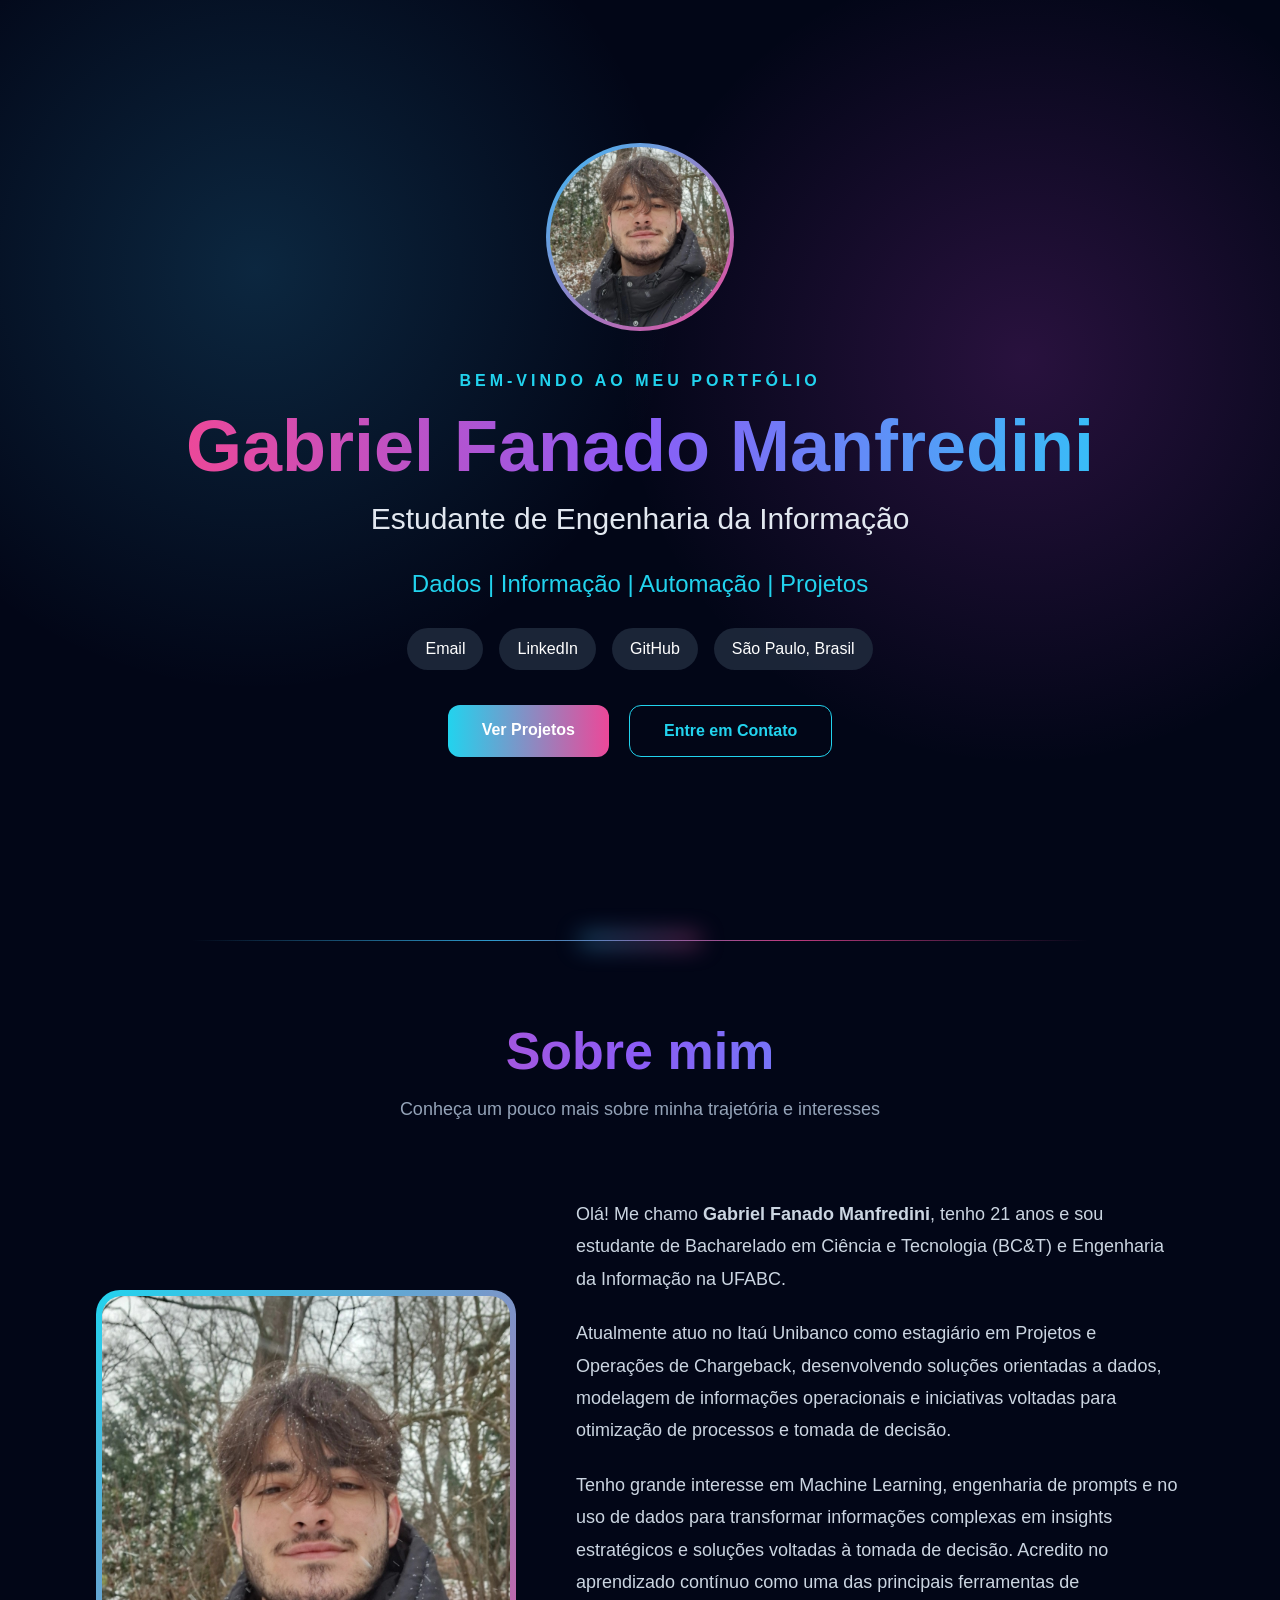
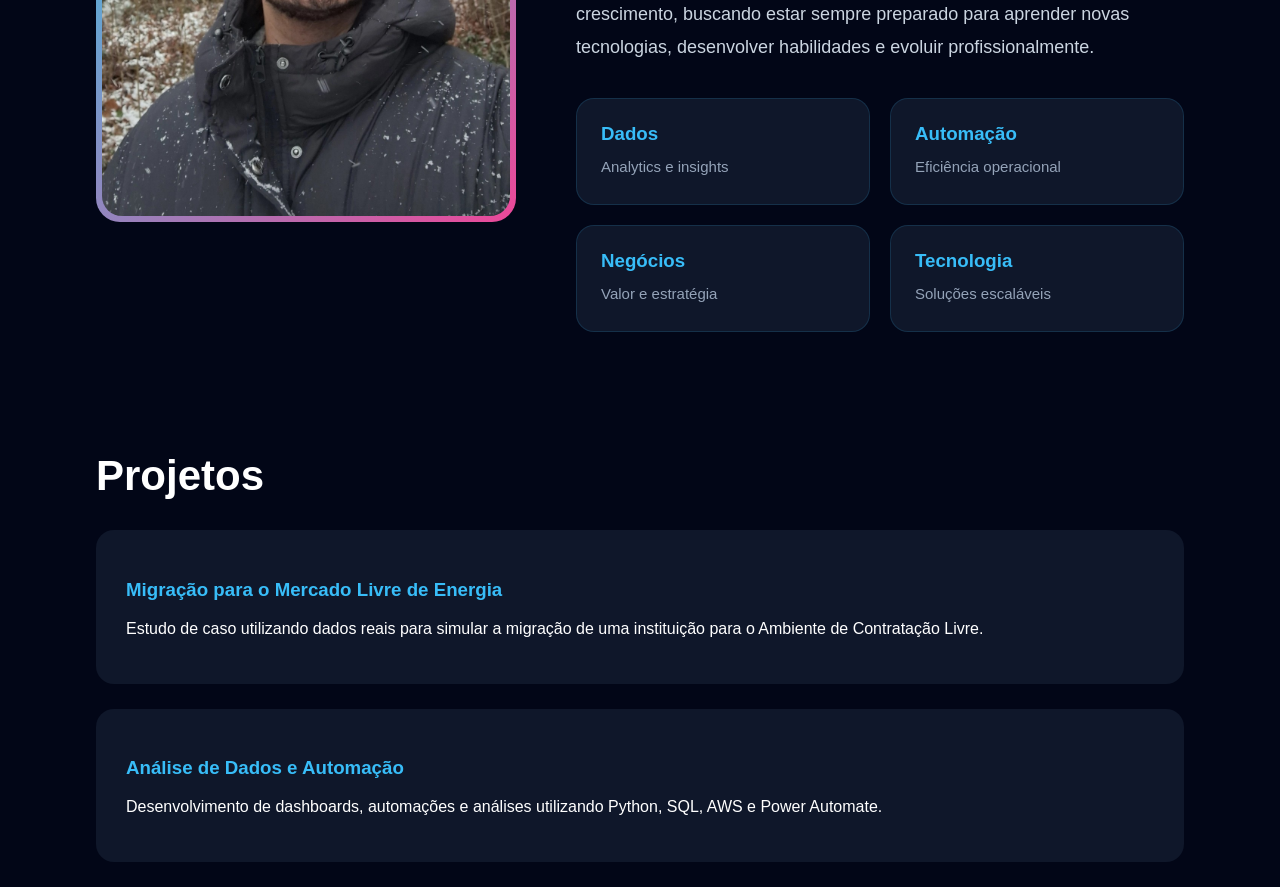
==== portfolio-gabriel/index.html @ 356a96db "Add files via upload" ====
<!DOCTYPE html>
<html lang="pt-BR">

<head>
    <meta charset="UTF-8">
    <meta name="viewport" content="width=device-width, initial-scale=1.0">
    <title>Gabriel Fanado | Portfólio</title>

    <link rel="stylesheet" href="style.css">
</head>

<body>

    <div class="container">

        <header class="hero">

            <div class="profile-photo">
                <img src="assets/foto-perfil.jpg" alt="Foto de Gabriel Fanado">
            </div>

            <p class="welcome">
                Bem-vindo ao meu portfólio
            </p>

            <h1>Gabriel Fanado Manfredini</h1>

            <p class="role">
                Estudante de Engenharia da Informação
            </p>

            <p class="subtitle">
                Dados | Informação | Automação | Projetos
            </p>

            <div class="contact-info">

                <a href="mailto:gabrielfanado@gmail.com">
                    Email
                </a>

                <a href="https://www.linkedin.com/in/gabriel-fanado-manfredini-916834197/" target="_blank">
                    LinkedIn
                </a>

                <a href="https://github.com/gab3340" target="_blank">
                    GitHub
                </a>

                <span>
                    São Paulo, Brasil
                </span>

            </div>

            <div class="hero-buttons">

                <a href="#projetos" class="btn primary">
                    Ver Projetos
                </a>

                <a href="mailto:gabrielfanado@gmail.com" class="btn secondary">
                    Entre em Contato
                </a>

            </div>

        </header>
        
        <div class="section-divider"></div>

        <section class="about-section reveal">

    <div class="section-title">
        <h2>Sobre mim</h2>
        <p>Conheça um pouco mais sobre minha trajetória e interesses</p>
    </div>

    <div class="about-content">

        <div class="about-image">
            <img src="assets/foto-perfil.jpg" alt="Foto de Gabriel Fanado">
        </div>

        <div class="about-info">

            <p>
                Olá! Me chamo <strong>Gabriel Fanado Manfredini</strong>, tenho 21 anos e sou estudante de
                Bacharelado em Ciência e Tecnologia (BC&T) e Engenharia da Informação na UFABC.
            </p>

            <p>
                Atualmente atuo no Itaú Unibanco como estagiário em Projetos e Operações de Chargeback,
                desenvolvendo soluções orientadas a dados, modelagem de informações operacionais
                e iniciativas voltadas para otimização de processos e tomada de decisão.
            </p>
       
            <p>
                Tenho grande interesse em Machine Learning, engenharia de prompts e no uso de dados
                para transformar informações complexas em insights estratégicos e soluções voltadas
                à tomada de decisão.

                Acredito no aprendizado contínuo como uma das principais ferramentas de crescimento,
                buscando estar sempre preparado para aprender novas tecnologias, desenvolver habilidades
                e evoluir profissionalmente.
            </p>            

            <div class="about-cards">

                <div class="about-card">
                    <h3>Dados</h3>
                    <p>Analytics e insights</p>
                </div>

                <div class="about-card">
                    <h3>Automação</h3>
                    <p>Eficiência operacional</p>
                </div>

                <div class="about-card">
                    <h3>Negócios</h3>
                    <p>Valor e estratégia</p>
                </div>

                <div class="about-card">
                    <h3>Tecnologia</h3>
                    <p>Soluções escaláveis</p>
                </div>

            </div>

        </div>

    </div>

        </section>  

        <section id="projetos">

            <h2>Projetos</h2>

            <div class="project-card">

                <h3>Migração para o Mercado Livre de Energia</h3>

                <p>
                    Estudo de caso utilizando dados reais para simular a migração de uma
                    instituição para o Ambiente de Contratação Livre.
                </p>

            </div>

            <div class="project-card">

                <h3>Análise de Dados e Automação</h3>

                <p>
                    Desenvolvimento de dashboards, automações e análises utilizando Python,
                    SQL, AWS e Power Automate.
                </p>

            </div>

        </section>

    </div>
<script src="script.js"></script>
</body>

</html>
---- portfolio-gabriel/style.css ----
html {
    scroll-behavior: smooth;
}

body {
    margin: 0;
    padding: 0;
    background-color: #020617;
    color: white;
    font-family: Arial, Helvetica, sans-serif;
}

.container {
    width: 100%;
}


/* HERO */

.hero {
    width: 100%;
    min-height: 100vh;

    display: flex;
    flex-direction: column;

    justify-content: center;
    align-items: center;

    text-align: center;

    background:
        radial-gradient(circle at 20% 30%, rgba(56, 189, 248, 0.18), transparent 35%),
        radial-gradient(circle at 80% 40%, rgba(217, 70, 239, 0.18), transparent 35%);
}

.profile-photo {
    width: 180px;
    height: 180px;

    border-radius: 50%;

    padding: 4px;

    background: linear-gradient(135deg, #38bdf8, #ec4899);

    margin-bottom: 25px;
}

.profile-photo img {
    width: 100%;
    height: 100%;

    object-fit: cover;

    border-radius: 50%;
}

.welcome {
    color: #22d3ee;

    text-transform: uppercase;

    letter-spacing: 4px;

    font-weight: bold;

    margin-bottom: 20px;
}

.hero h1 {
    font-size: 72px;

    margin: 0;

    line-height: 1;

    background: linear-gradient(90deg, #ec4899, #8b5cf6, #38bdf8);

    -webkit-background-clip: text;
    -webkit-text-fill-color: transparent;
}

.role {
    font-size: 30px;

    color: #e2e8f0;

    margin: 20px 0 10px;
}

.subtitle {
    font-size: 24px;

    color: #22d3ee;

    margin-bottom: 30px;
}

.contact-info {
    display: flex;

    flex-wrap: wrap;

    justify-content: center;

    gap: 16px;

    margin-bottom: 35px;
}

.contact-info a,
.contact-info span {
    text-decoration: none;

    color: white;

    background-color: rgba(30, 41, 59, 0.9);

    padding: 12px 18px;

    border-radius: 999px;

    transition: 0.3s;
}

.contact-info a:hover {
    background-color: #38bdf8;
    color: #020617;
}

.hero-buttons {
    display: flex;

    gap: 20px;

    flex-wrap: wrap;

    justify-content: center;
}

.btn {
    text-decoration: none;

    padding: 16px 34px;

    border-radius: 12px;

    font-weight: bold;

    transition: 0.3s;
}

.btn:hover {
    transform: translateY(-4px);
}

.primary {
    background: linear-gradient(90deg, #22d3ee, #ec4899);

    color: white;
}

.secondary {
    border: 1px solid #22d3ee;

    color: #22d3ee;
}

/* SOBRE */

.about-section,
#projetos {
    width: 85%;
    margin: auto;
}

.about-text {
    flex: 2;
}

.about-text p {
    line-height: 1.8;

    color: #e2e8f0;

    margin-bottom: 22px;
}

h2 {
    font-size: 42px;

    margin-bottom: 30px;

    color: white;
}

.skills-box {
    flex: 1;

    background-color: #0f172a;

    padding: 30px;

    border-radius: 18px;
}

.skills-box h3 {
    margin-top: 0;

    color: #22d3ee;
}

.skills {
    display: flex;

    flex-wrap: wrap;

    gap: 12px;
}

.skills span {
    background-color: #1e293b;

    padding: 10px 14px;

    border-radius: 999px;
}

/* PROJETOS */

#projetos {
    margin-top: 120px;
}

.project-card {
    background-color: #0f172a;

    padding: 30px;

    border-radius: 18px;

    margin-bottom: 25px;

    transition: 0.3s;
}

.project-card:hover {
    transform: translateY(-5px);
}

.project-card h3 {
    color: #38bdf8;
}
.section-title {
    text-align: center;
    margin-bottom: 60px;
}

.section-title h2 {
    font-size: 52px;
    margin-bottom: 12px;

    background: linear-gradient(90deg, #ec4899, #8b5cf6, #38bdf8);

    -webkit-background-clip: text;
    -webkit-text-fill-color: transparent;
}

.section-title p {
    color: #94a3b8;
    font-size: 18px;
}

.about-content {
    display: grid;
    grid-template-columns: 420px 1fr;
    gap: 60px;
    align-items: center;
}

.about-image {
    padding: 6px;
    border-radius: 24px;
    background: linear-gradient(135deg, #22d3ee, #ec4899);
}

.about-image img {
    width: 100%;
    height: 520px;

    display: block;

    border-radius: 20px;

    object-fit: cover;
}

.about-info p {
    color: #cbd5e1;
    line-height: 1.8;
    font-size: 18px;
    margin-bottom: 22px;
}

.about-cards {
    display: grid;
    grid-template-columns: 1fr 1fr;
    gap: 20px;
    margin-top: 35px;
}

.about-card {
    background-color: #0f172a;
    padding: 24px;
    border-radius: 18px;
    border: 1px solid rgba(56, 189, 248, 0.15);
    transition: 0.3s;
}

.about-card:hover {
    transform: translateY(-5px);
    border-color: #38bdf8;
}

.about-card h3 {
    color: #38bdf8;
    margin: 0 0 8px;
}

.about-card p {
    margin: 0;
    font-size: 15px;
    color: #94a3b8;
}

/* ANIMAÇÃO AO DESCER */

.reveal {
    opacity: 0;
    transform: translateY(60px);
    transition: 0.8s ease;
}

.reveal.active {
    opacity: 1;
    transform: translateY(0);
}

.section-divider {
    width: 70%;
    height: 1px;

    margin: 40px auto 80px auto;

    background: linear-gradient(
        90deg,
        transparent,
        rgba(56, 189, 248, 0.8),
        rgba(236, 72, 153, 0.8),
        transparent
    );

    position: relative;
}

.section-divider::after {
    content: "";

    position: absolute;

    top: -3px;
    left: 50%;

    transform: translateX(-50%);

    width: 120px;
    height: 6px;

    background: linear-gradient(
        90deg,
        #38bdf8,
        #ec4899
    );

    filter: blur(12px);

    border-radius: 999px;
}
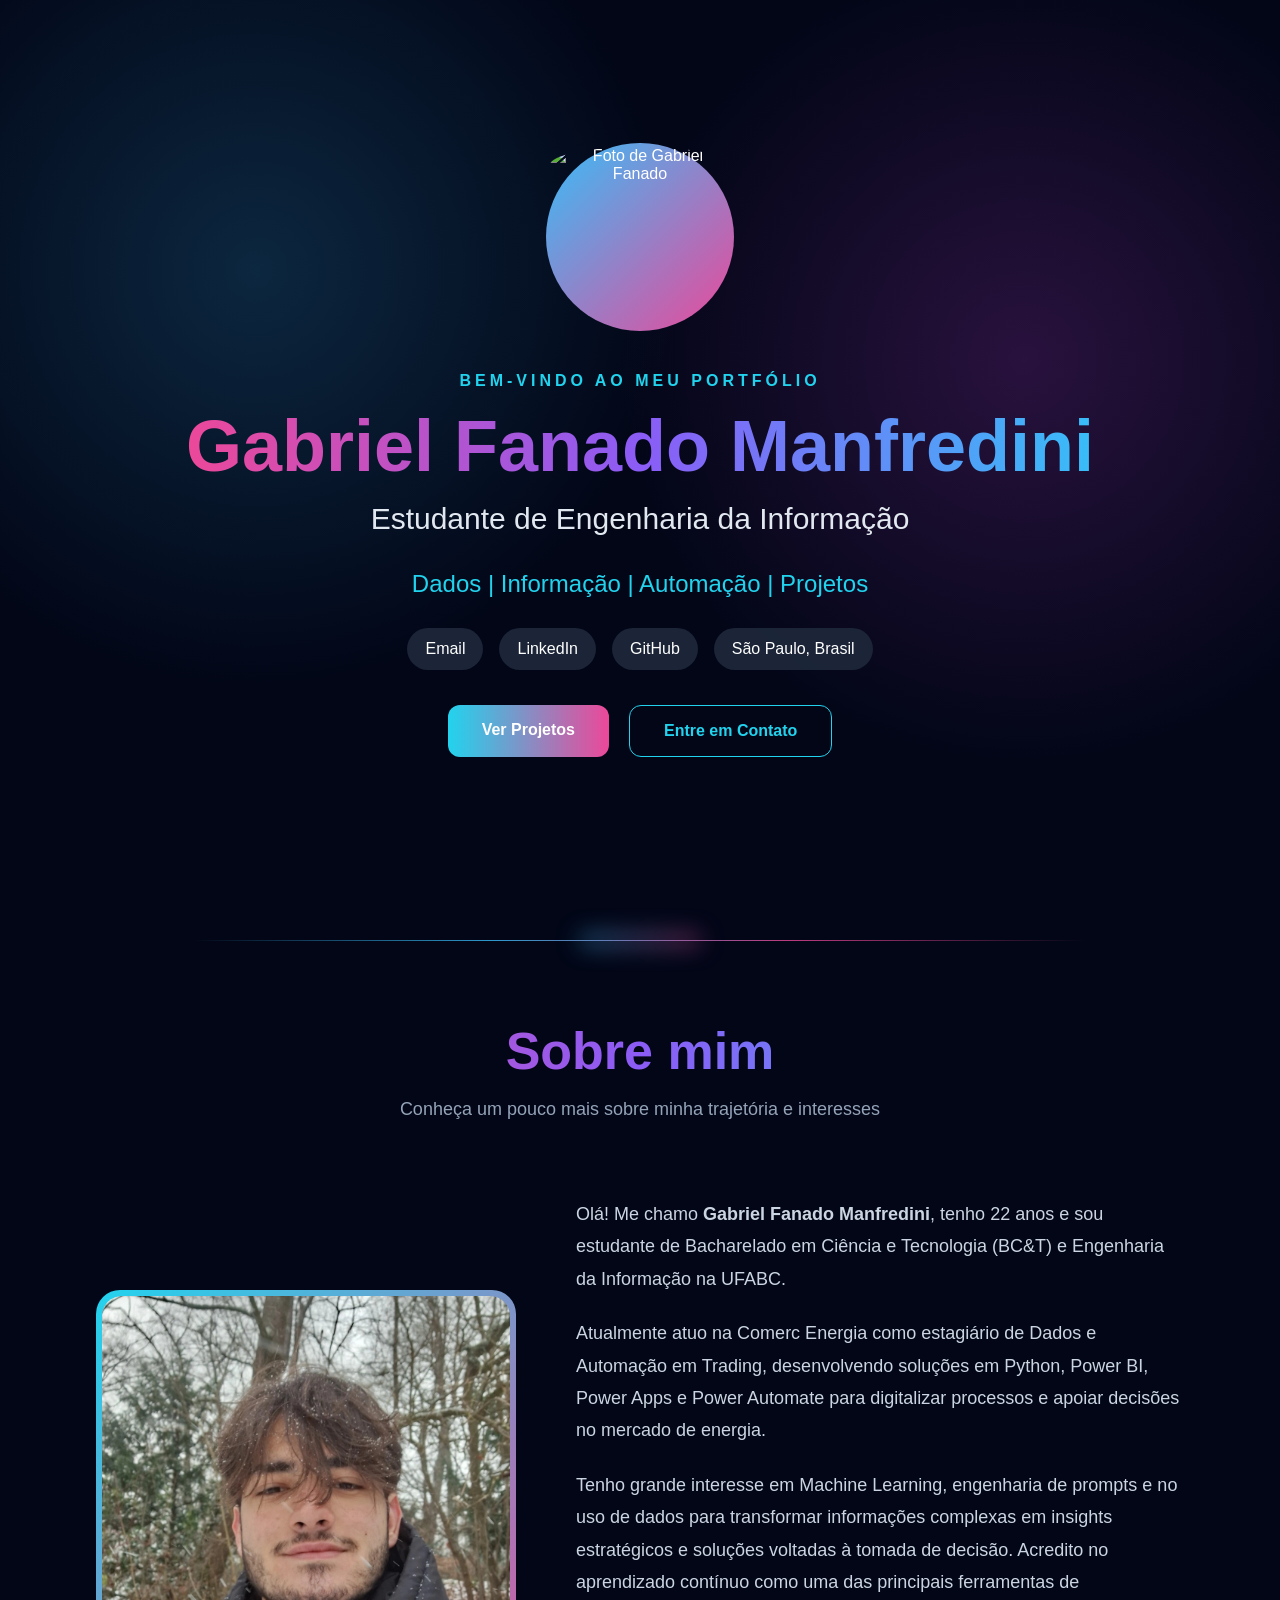
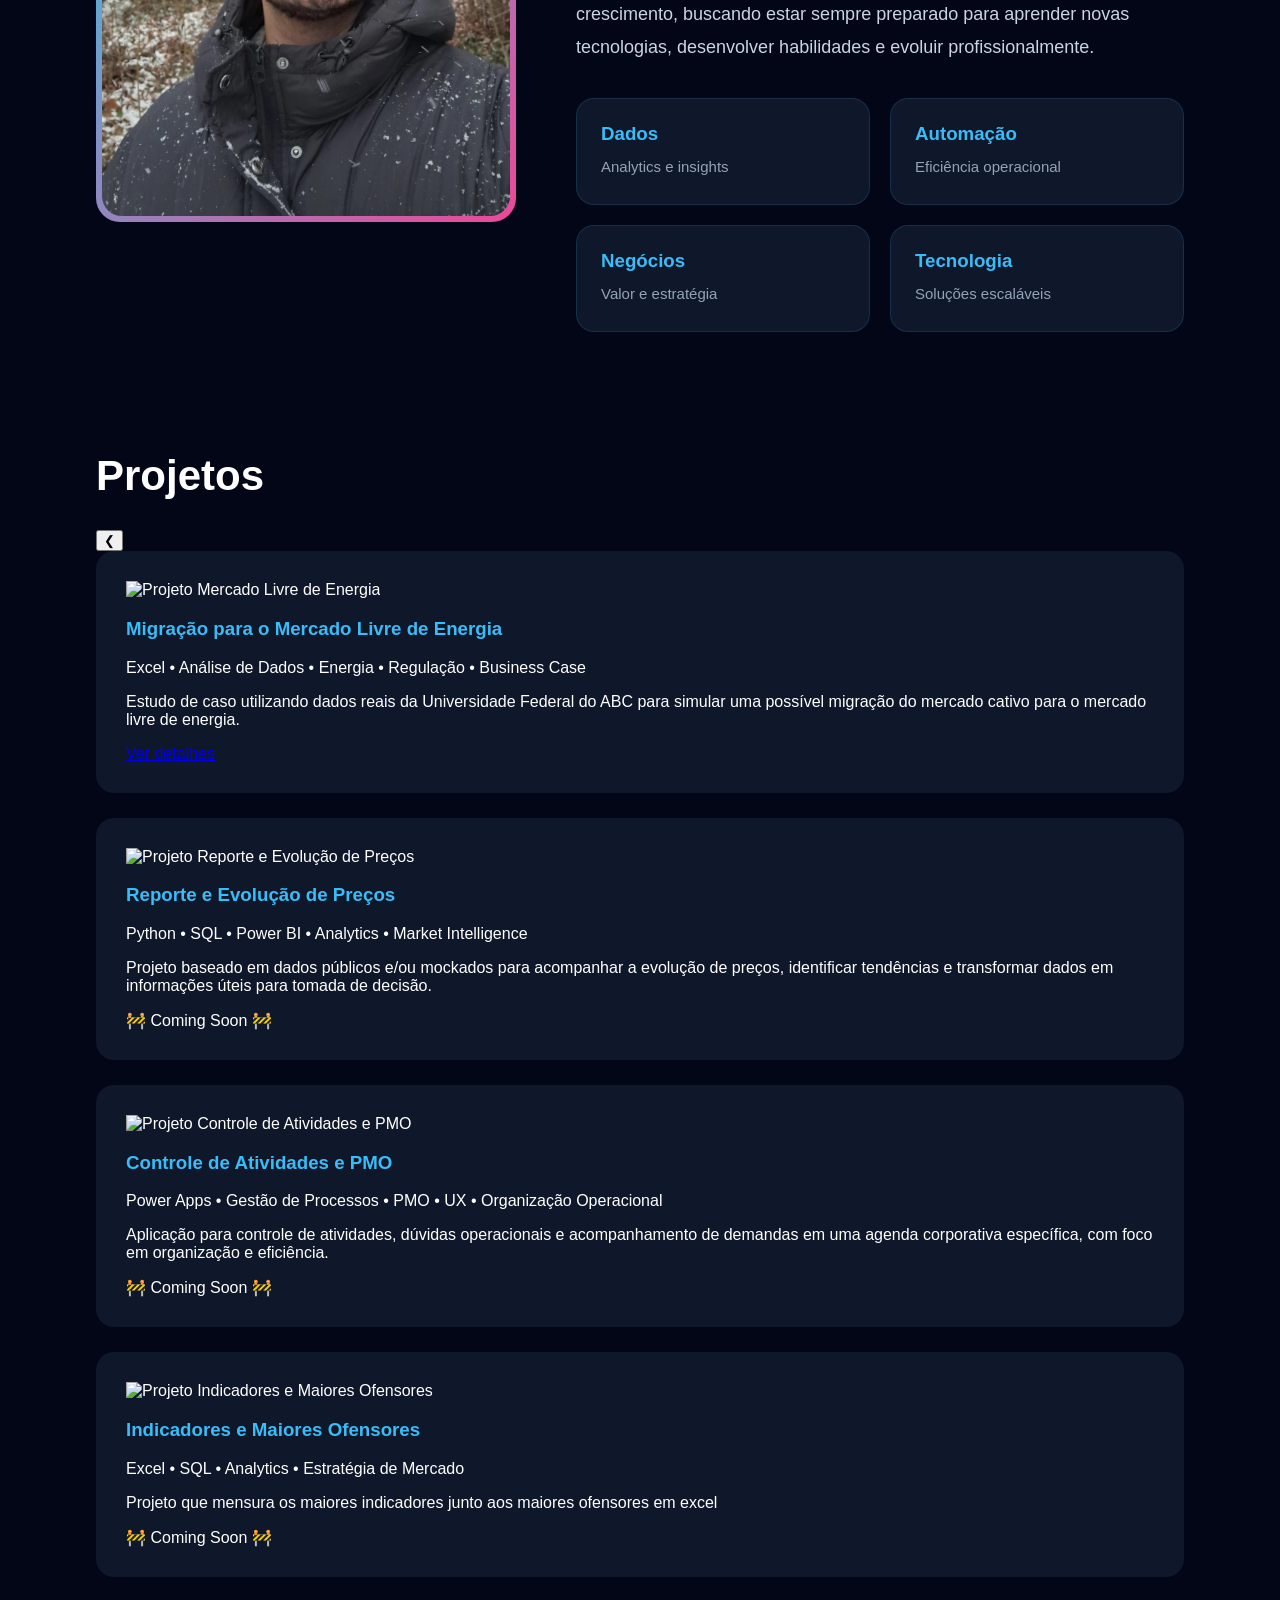
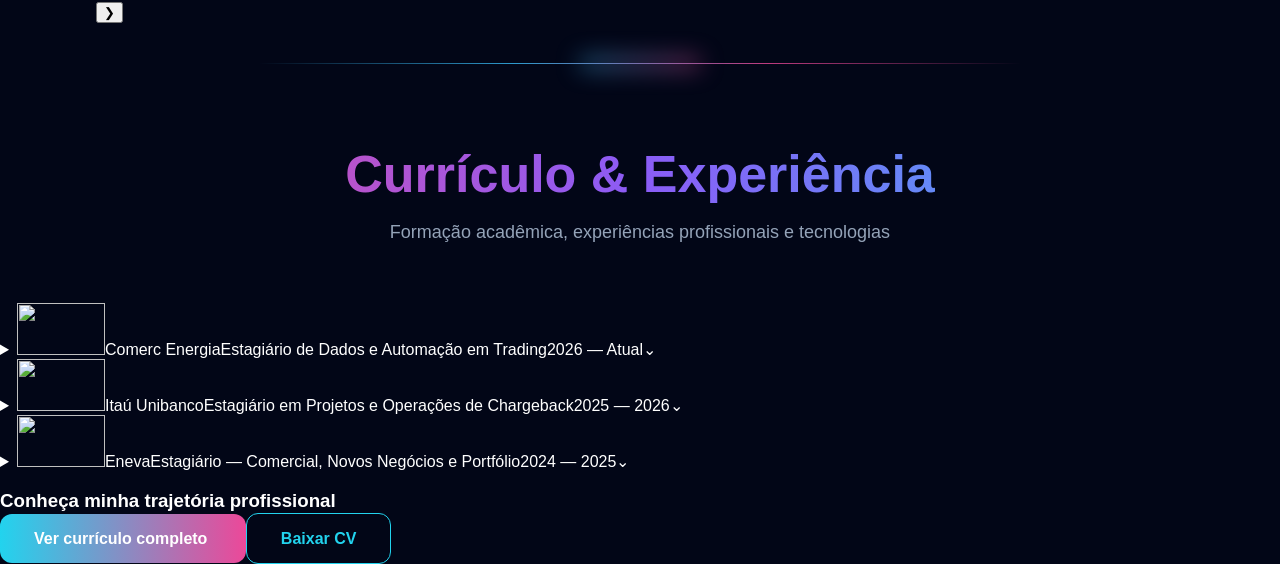
==== commit e0c4e77e: "Revise portfolio content and update personal details Updated personal information, project details, " ====
--- a/portfolio-gabriel/index.html
+++ b/portfolio-gabriel/index.html
@@ -16,7 +16,7 @@
         <header class="hero">
 
             <div class="profile-photo">
-                <img src="assets/foto-perfil.jpg" alt="Foto de Gabriel Fanado">
+                <img src="assets/foto_perfil.jpg" alt="Foto de Gabriel Fanado">
             </div>
 
             <p class="welcome">
@@ -85,14 +85,14 @@
         <div class="about-info">
 
             <p>
-                Olá! Me chamo <strong>Gabriel Fanado Manfredini</strong>, tenho 21 anos e sou estudante de
+                Olá! Me chamo <strong>Gabriel Fanado Manfredini</strong>, tenho 22 anos e sou estudante de
                 Bacharelado em Ciência e Tecnologia (BC&T) e Engenharia da Informação na UFABC.
             </p>
 
             <p>
-                Atualmente atuo no Itaú Unibanco como estagiário em Projetos e Operações de Chargeback,
-                desenvolvendo soluções orientadas a dados, modelagem de informações operacionais
-                e iniciativas voltadas para otimização de processos e tomada de decisão.
+                Atualmente atuo na Comerc Energia como estagiário de Dados e Automação em Trading,
+                desenvolvendo soluções em Python, Power BI, Power Apps e Power Automate para
+                digitalizar processos e apoiar decisões no mercado de energia.
             </p>
        
             <p>
@@ -137,34 +137,184 @@
 
         <section id="projetos">
 
-            <h2>Projetos</h2>
-
-            <div class="project-card">
+    <h2>Projetos</h2>
+
+    <div class="projects-carousel">
+
+        <button class="carousel-btn prev" onclick="changeProject(-1)">
+            &#10094;
+        </button>
+
+        <div class="project-card active">
+
+            <div class="project-image">
+                <img src="assets/Energia.jpg" alt="Projeto Mercado Livre de Energia">
+            </div>
+
+            <div class="project-content">
 
                 <h3>Migração para o Mercado Livre de Energia</h3>
 
+                <p class="project-skills">
+                    Excel • Análise de Dados • Energia • Regulação • Business Case
+                </p>
+
                 <p>
-                    Estudo de caso utilizando dados reais para simular a migração de uma
-                    instituição para o Ambiente de Contratação Livre.
-                </p>
-
-            </div>
-
-            <div class="project-card">
-
-                <h3>Análise de Dados e Automação</h3>
+                    Estudo de caso utilizando dados reais da Universidade Federal do ABC para simular
+                    uma possível migração do mercado cativo para o mercado livre de energia.
+                </p>
+
+                <a href="projetos/mercado-livre.html" class="project-link">
+                    Ver detalhes
+                </a>
+
+            </div>
+
+        </div>
+
+        <div class="project-card">
+
+            <div class="project-image">
+                <img src="assets/Precos.jpg" alt="Projeto Reporte e Evolução de Preços">
+            </div>
+
+            <div class="project-content">
+
+                <h3>Reporte e Evolução de Preços</h3>
+
+                <p class="project-skills">
+                    Python • SQL • Power BI • Analytics • Market Intelligence
+                </p>
 
                 <p>
-                    Desenvolvimento de dashboards, automações e análises utilizando Python,
-                    SQL, AWS e Power Automate.
-                </p>
-
-            </div>
-
-        </section>
-
-    </div>
-<script src="script.js"></script>
+                    Projeto baseado em dados públicos e/ou mockados para acompanhar a evolução de preços,
+                    identificar tendências e transformar dados em informações úteis para tomada de decisão.
+                </p>
+
+                <span class="project-coming-soon">
+                🚧 Coming Soon 🚧
+                </span>
+
+            </div>
+
+        </div>
+
+        <div class="project-card">
+
+            <div class="project-image">
+                <img src="assets/PMO.jpg" alt="Projeto Controle de Atividades e PMO">
+            </div>
+
+            <div class="project-content">
+
+                <h3>Controle de Atividades e PMO</h3>
+
+                <p class="project-skills">
+                    Power Apps • Gestão de Processos • PMO • UX • Organização Operacional
+                </p>
+
+                <p>
+                    Aplicação para controle de atividades, dúvidas operacionais e acompanhamento de demandas
+                    em uma agenda corporativa específica, com foco em organização e eficiência.
+                </p>
+
+                <span class="project-coming-soon">
+                🚧 Coming Soon 🚧
+                </span>
+
+            </div>
+
+        </div>
+
+        <div class="project-card">
+
+            <div class="project-image">
+                <img src="assets/Indicadores.jpg" alt="Projeto Indicadores e Maiores Ofensores">
+            </div>
+
+            <div class="project-content">
+
+                <h3>Indicadores e Maiores Ofensores</h3>
+
+                <p class="project-skills">
+                    Excel • SQL • Analytics • Estratégia de Mercado
+                </p>
+
+                <p>
+                    Projeto que mensura os maiores indicadores junto aos maiores ofensores em excel
+                </p>
+
+                <span class="project-coming-soon">
+                🚧 Coming Soon 🚧
+                </span>
+
+            </div>
+
+        </div>   
+
+        <button class="carousel-btn next" onclick="changeProject(1)">
+            &#10095;
+        </button>
+
+    </div>
+
+    <div class="carousel-dots">
+        <span class="dot active" onclick="currentProject(0)"></span>
+        <span class="dot" onclick="currentProject(1)"></span>
+        <span class="dot" onclick="currentProject(2)"></span>
+        <span class="dot" onclick="currentProject(3)"></span>
+    </div>
+
+    <div class="section-divider"></div>
+
+    </section>
+
+    <section id="curriculo" class="cv-section">
+
+    <div class="section-title">
+        <h2>Currículo & Experiência</h2>
+        <p>Formação acadêmica, experiências profissionais e tecnologias</p>
+    </div>
+
+    <div class="company-list"><details class="company-accordion">
+      <summary><span class="company-brand brand-comerc" aria-hidden="true"><img src="assets/comerc.png" alt="" width="88" height="52"></span><span class="company-heading"><span class="company-name">Comerc Energia</span><span class="experience-role">Estagiário de Dados e Automação em Trading</span></span><span class="experience-date">2026 — Atual</span><span class="accordion-chevron" aria-hidden="true">⌄</span></summary>
+      <div class="company-body"><h3>Resumo da experiência</h3><p>Atuação no time de trading e comercial, desenvolvendo soluções de dados e automação para apoiar a gestão de portfólios e digitalizar processos do mercado de energia.</p>
+      <h3>Principais projetos e entregas</h3><ul class="company-projects"><li><strong>Curto prazo</strong><p>Automação do processo comercial de curto prazo com IA e Power Automate.</p></li><li><strong>MTM de portfólios</strong><p>Criação de bases, rotinas em Python e dashboards em Power BI para acompanhamento diário do MTM de atacado e varejo.</p></li><li><strong>Controle de garantias</strong><p>Estruturação da base, rotina de atualização e visualização para acompanhamento de garantias.</p></li><li><strong>Digitalização do I-REC</strong><p>Reengenharia do processo, aplicativo em Power Apps para propostas e boletagem, automação do book com Python e Power Automate e integração com planilhas da Evident.</p></li><li><strong>Calculadora de MTM</strong><p>Desenvolvimento de uma calculadora web em HTML, CSS e JavaScript para análise de dados contratuais de potenciais clientes.</p></li></ul>
+      <h3>Habilidades desenvolvidas</h3><div class="skill-tags"><span>Mapeamento de processos</span><span>Modelagem de dados</span><span>Validação de resultados</span><span>Gestão de portfólios de energia</span><span>Manutenção e governança</span></div>
+      <h3>Tecnologias utilizadas</h3><div class="skill-tags"><span>Python</span><span>Power BI</span><span>DAX</span><span>Power Apps</span><span>Power Automate</span><span>IA generativa</span><span>HTML / CSS / JavaScript</span></div></div></details><details class="company-accordion">
+      <summary><span class="company-brand brand-itau" aria-hidden="true"><img src="assets/itau_logo.jpg" alt="" width="88" height="52"></span><span class="company-heading"><span class="company-name">Itaú Unibanco</span><span class="experience-role">Estagiário em Projetos e Operações de Chargeback</span></span><span class="experience-date">2025 — 2026</span><span class="accordion-chevron" aria-hidden="true">⌄</span></summary>
+      <div class="company-body"><h3>Resumo da experiência</h3><p>Atuação em projetos e operações de chargeback, utilizando dados e tecnologia para acompanhar indicadores, organizar demandas e melhorar processos operacionais.</p>
+      <h3>Principais projetos e entregas</h3><ul class="company-projects"><li><strong>Dados e indicadores</strong><p>Consultas e tratamento de dados com SQL, Python e AWS Athena, S3 e Glue para análises e reportes operacionais.</p></li><li><strong>Gestão de demandas</strong><p>Desenvolvimento de aplicações em Power Apps para apoiar a organização e o acompanhamento de atividades.</p></li><li><strong>Reports operacionais</strong><p>Criação de dashboards em Excel e acompanhamento de indicadores ligados a chargeback, fraude, desacordo comercial e demandas relacionadas ao Bacen.</p></li><li><strong>Melhoria de processos</strong><p>Participação em iniciativas de digitalização, automação e uso de IA generativa nas operações.</p></li></ul>
+      <h3>Habilidades desenvolvidas</h3><div class="skill-tags"><span>Análise de dados operacionais</span><span>Comunicação de resultados</span><span>Acompanhamento de indicadores</span><span>Melhoria contínua</span><span>Organização de demandas</span></div>
+      <h3>Tecnologias utilizadas</h3><div class="skill-tags"><span>Python</span><span>SQL</span><span>AWS Athena / S3 / Glue</span><span>Power Apps</span><span>Excel</span><span>Salesforce</span><span>IA generativa</span></div></div></details><details class="company-accordion">
+      <summary><span class="company-brand brand-eneva" aria-hidden="true"><img src="assets/eneva.png" alt="" width="88" height="52"></span><span class="company-heading"><span class="company-name">Eneva</span><span class="experience-role">Estagiário — Comercial, Novos Negócios e Portfólio</span></span><span class="experience-date">2024 — 2025</span><span class="accordion-chevron" aria-hidden="true">⌄</span></summary>
+      <div class="company-body"><h3>Resumo da experiência</h3><p>Apoio às atividades comerciais e a estudos do mercado de energia, conectando análise de dados, propostas comerciais e desenvolvimento de novos negócios.</p>
+      <h3>Principais projetos e entregas</h3><ul class="company-projects"><li><strong>Propostas comerciais</strong><p>Apoio ao envio de propostas de curto e longo prazo e de energia varejista, além de suporte às rotinas comerciais e de gestão.</p></li><li><strong>Mercado cativo e livre</strong><p>Estudos de clientes no mercado cativo para avaliação de oportunidades de migração ao mercado livre de energia.</p></li><li><strong>Geração Distribuída</strong><p>Prospecção de parceiros estratégicos e apoio à estruturação de bases, processos e produto de GD.</p></li><li><strong>Portfólio e reports</strong><p>Apoio às bases de MTM de atacado e varejo e à elaboração de reportes de fechamento, preços e contratos.</p></li><li><strong>Novos negócios</strong><p>Análise e organização de informações para eletromobilidade e apoio às áreas de Comercial, Back Office e Novos Negócios.</p></li></ul>
+      <h3>Habilidades desenvolvidas</h3><div class="skill-tags"><span>Mercado livre de energia</span><span>Análise comercial</span><span>Prospecção de parceiros</span><span>Estudos de viabilidade</span><span>Inteligência de mercado</span></div>
+      <h3>Tecnologias utilizadas</h3><div class="skill-tags"><span>Excel</span><span>Power BI</span><span>Análise de dados</span><span>Reports comerciais</span></div></div></details></div>
+
+    <div class="cv-card">
+
+        <h3>Conheça minha trajetória profissional</h3>
+
+        <div class="cv-actions">
+
+            <a href="projetos/curriculo.html" class="btn primary">
+                Ver currículo completo
+            </a>
+
+            <a href="assets/CV-Gabriel-Fanado.pdf" download class="btn secondary">
+                Baixar CV
+            </a>
+
+        </div>
+
+    </div>
+
+</section>
+    </div>
+
+    <script src="script.js"></script>
+
 </body>
-
-</html>+</html>
